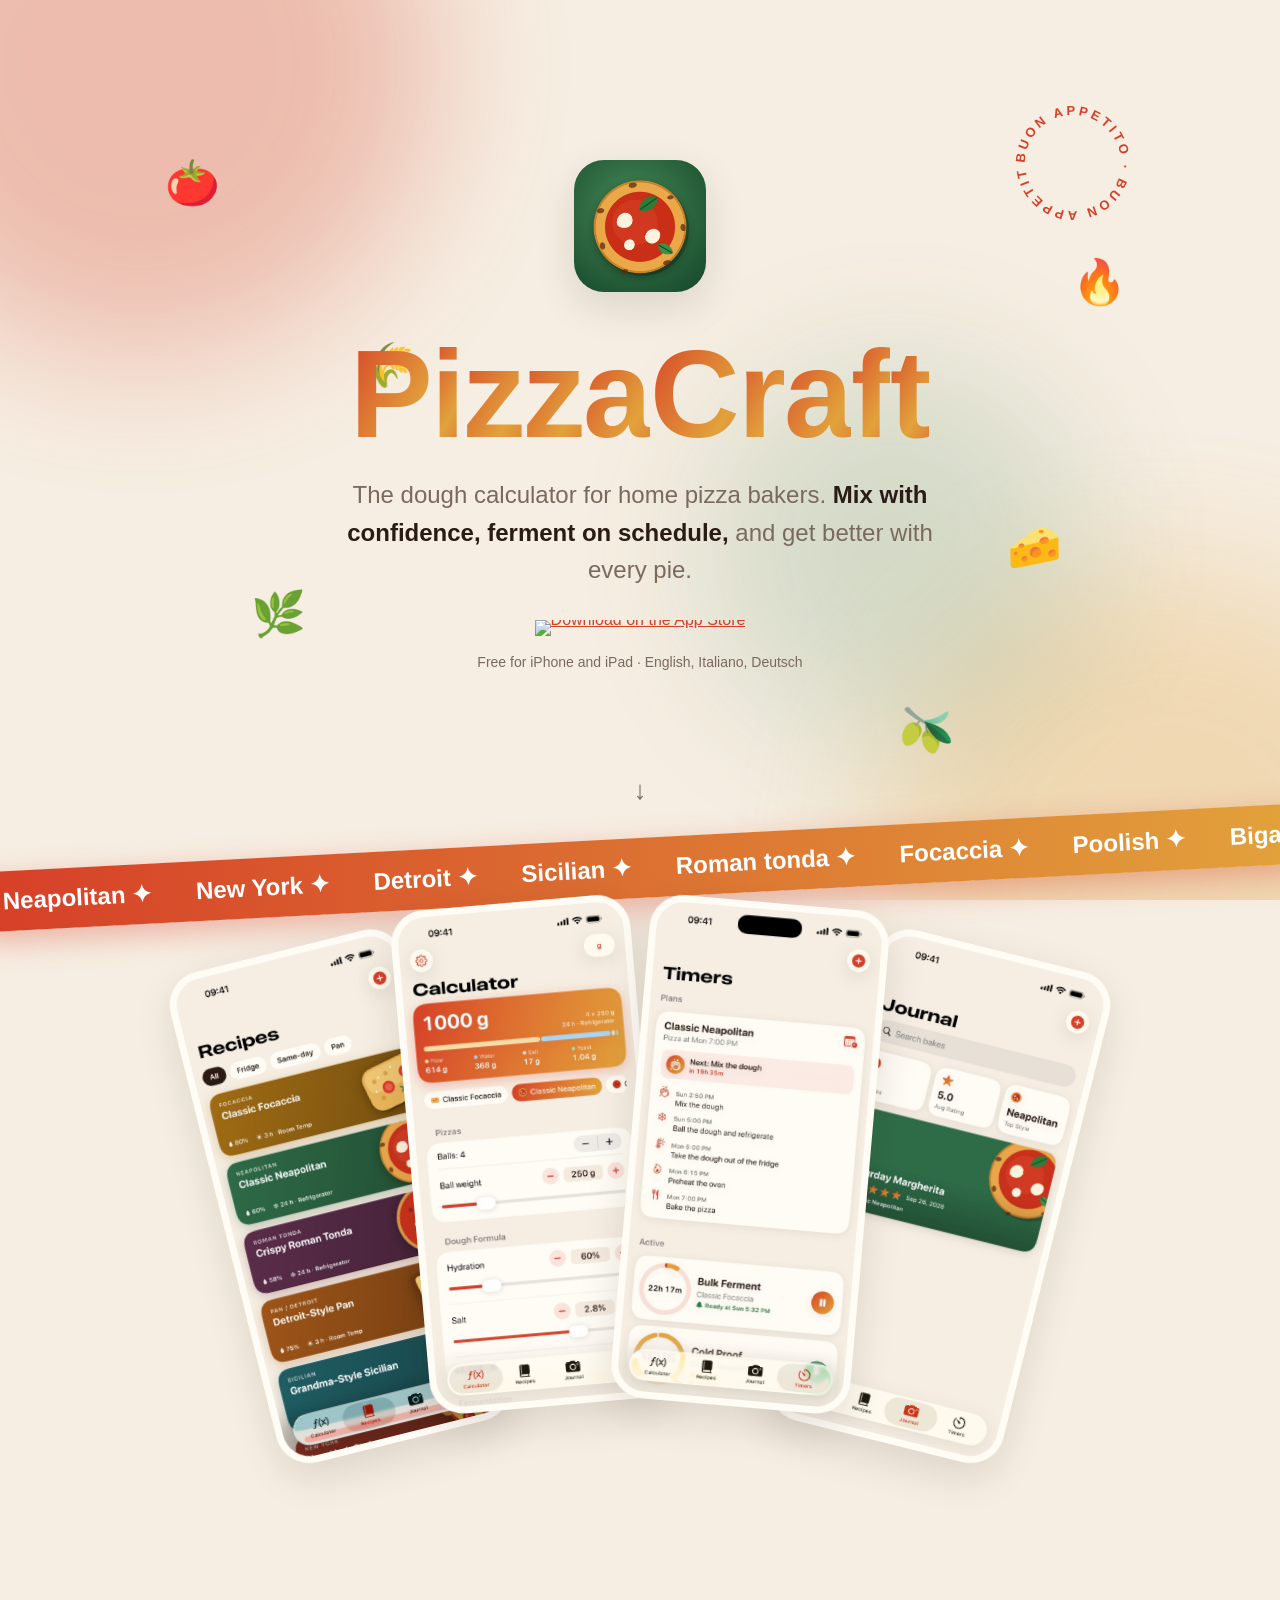
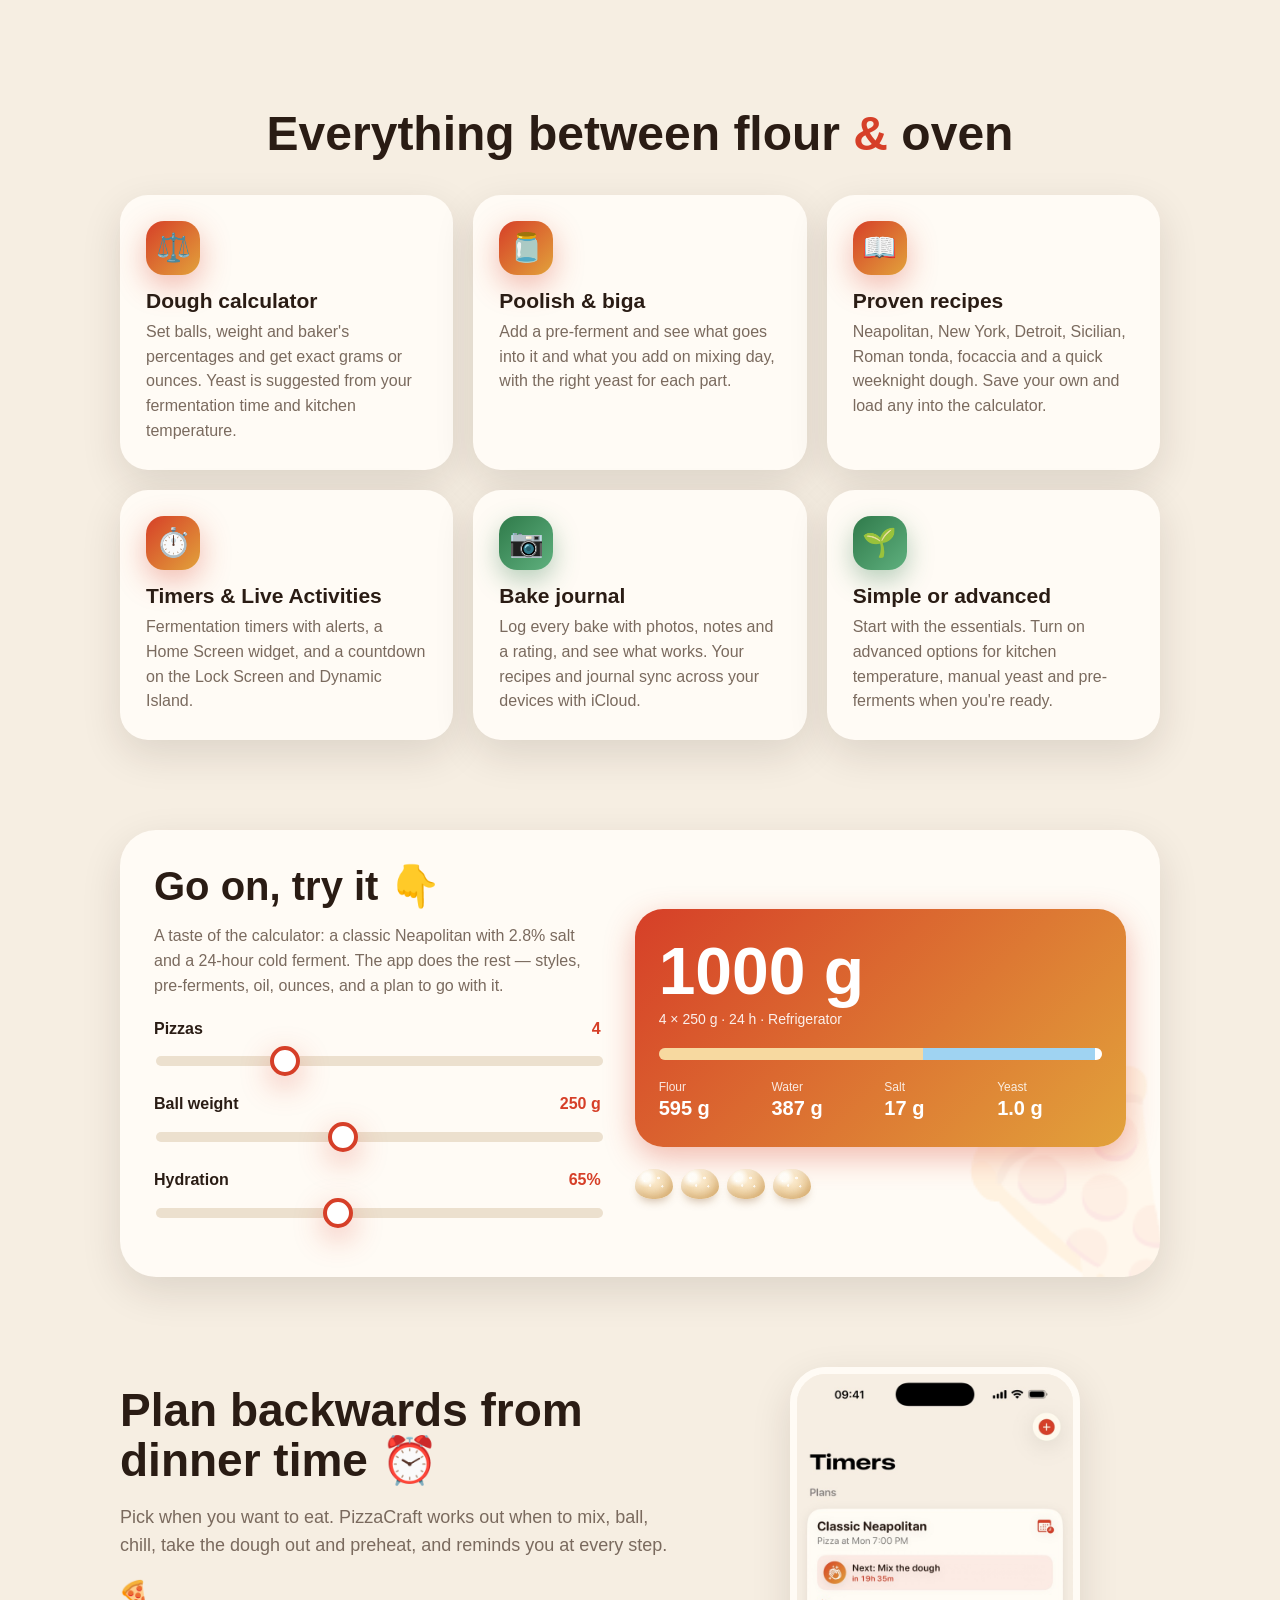
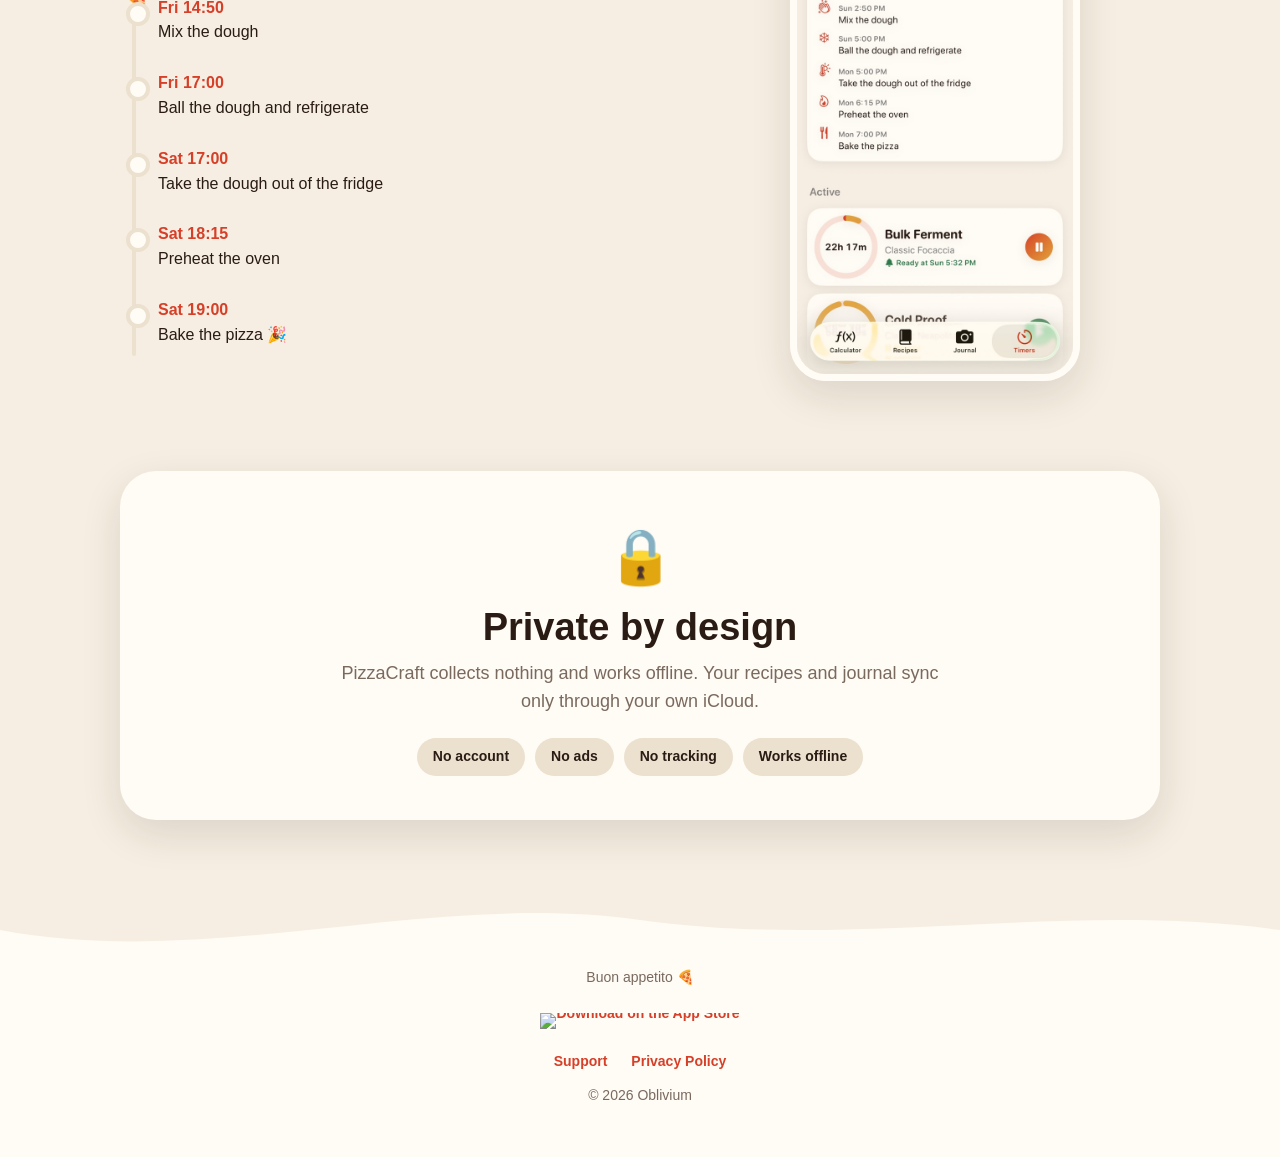
==== index.html @ 87661cd1 "PizzaCraft website: home, support and privacy pages Static site for GitHub Pages: animated home page" ====
<!DOCTYPE html>
<html lang="en">
<head>
<meta charset="UTF-8">
<meta name="viewport" content="width=device-width, initial-scale=1.0">
<title>PizzaCraft — Dough Calculator for Home Pizza Bakers</title>
<meta name="description" content="Dough calculator, recipes, bake plans and fermentation timers for home pizza bakers. Baker's percentages, poolish and biga, and a plan that works back from dinner time.">
<meta property="og:title" content="PizzaCraft">
<meta property="og:description" content="Dough calculator, recipes, bake plans and fermentation timers for home pizza bakers.">
<meta property="og:image" content="assets/icon-512.png">
<meta name="theme-color" content="#F6EEE2" media="(prefers-color-scheme: light)">
<meta name="theme-color" content="#15110F" media="(prefers-color-scheme: dark)">
<link rel="icon" href="assets/apple-touch-icon.png">
<link rel="apple-touch-icon" href="assets/apple-touch-icon.png">
<style>
  /* Same palette as the app (PizzaTheme.swift). */
  :root {
    --bg: #F6EEE2;
    --card: #FFFBF5;
    --surface: #ECE0CE;
    --text: #2A1C14;
    --muted: #7A6A5E;
    --tomato: #D63F28;
    --gold: #E2A23B;
    --basil: #2F7A4A;
    --mozz: #FFF6E6;
    --shadow: 0 14px 40px rgba(42, 28, 20, 0.12);
    --glow: 0 10px 30px rgba(214, 63, 40, 0.35);
  }
  @media (prefers-color-scheme: dark) {
    :root {
      --bg: #15110F;
      --card: #231C19;
      --surface: #30271F;
      --text: #F6ECDF;
      --muted: #B3A497;
      --tomato: #FF7652;
      --gold: #F0BE5E;
      --basil: #6CC08A;
      --mozz: #3A2E26;
      --shadow: 0 14px 40px rgba(0, 0, 0, 0.45);
      --glow: 0 10px 34px rgba(255, 118, 82, 0.35);
    }
  }

  * { box-sizing: border-box; }
  html { -webkit-text-size-adjust: 100%; scroll-behavior: smooth; }
  body {
    margin: 0; background: var(--bg); color: var(--text); overflow-x: hidden;
    font-family: -apple-system, BlinkMacSystemFont, "Segoe UI", Roboto, sans-serif; line-height: 1.55;
  }
  h1, h2, h3, .display { font-family: ui-rounded, -apple-system, "SF Pro Rounded", "Segoe UI", sans-serif; line-height: 1.1; margin: 0; }
  a { color: var(--tomato); }
  .wrap { max-width: 1080px; margin: 0 auto; padding: 0 20px; position: relative; }

  /* ---------- Wandering background blobs ---------- */
  .blobs { position: fixed; inset: 0; z-index: -1; overflow: hidden; pointer-events: none; }
  .blob { position: absolute; width: 46vmax; height: 46vmax; border-radius: 50%; filter: blur(70px); opacity: .28; }
  .blob.a { background: var(--tomato); top: -18vmax; left: -12vmax; animation: wander 26s ease-in-out infinite alternate; }
  .blob.b { background: var(--gold); bottom: -20vmax; right: -14vmax; animation: wander 32s ease-in-out infinite alternate-reverse; }
  .blob.c { background: var(--basil); top: 40%; left: 55%; width: 30vmax; height: 30vmax; opacity: .16; animation: wander 38s ease-in-out infinite alternate; }
  @keyframes wander {
    0% { transform: translate(0, 0) scale(1); }
    50% { transform: translate(8vmax, 6vmax) scale(1.15); }
    100% { transform: translate(-6vmax, 10vmax) scale(.9); }
  }

  /* ---------- Hero ---------- */
  .hero { min-height: 92vh; display: grid; place-items: center; text-align: center; padding: 60px 0 40px; position: relative; }
  .floaters { position: absolute; inset: 0; pointer-events: none; }
  .floaters span { position: absolute; font-size: clamp(26px, 4vw, 44px); animation: drift var(--d, 9s) ease-in-out infinite; animation-delay: var(--delay, 0s); opacity: .9; }
  @keyframes drift {
    0%, 100% { transform: translateY(0) rotate(var(--r0, -8deg)); }
    50% { transform: translateY(-26px) rotate(var(--r1, 12deg)); }
  }
  .icon-wrap { position: relative; display: inline-block; }
  .hero .icon { width: 132px; height: 132px; border-radius: 30px; box-shadow: var(--shadow);
                animation: popIn .9s cubic-bezier(.2, 1.6, .4, 1) both, bob 5s ease-in-out 1s infinite; }
  @keyframes popIn { from { transform: scale(.2) rotate(-200deg); opacity: 0; } to { transform: scale(1) rotate(0); opacity: 1; } }
  @keyframes bob { 0%, 100% { transform: translateY(0) rotate(0); } 50% { transform: translateY(-10px) rotate(4deg); } }
  .steam { position: absolute; left: 50%; top: -34px; width: 60px; height: 40px; transform: translateX(-50%); }
  .steam path { fill: none; stroke: var(--muted); stroke-width: 3; stroke-linecap: round; opacity: 0; animation: steam 3s ease-in-out infinite; }
  .steam path:nth-child(2) { animation-delay: 1s; }
  .steam path:nth-child(3) { animation-delay: 2s; }
  @keyframes steam { 0% { opacity: 0; transform: translateY(10px); } 40% { opacity: .7; } 100% { opacity: 0; transform: translateY(-16px); } }

  .title { font-size: clamp(54px, 11vw, 124px); letter-spacing: -2px; margin-top: 26px; font-weight: 900; }
  .title span { display: inline-block; background: linear-gradient(120deg, var(--tomato), var(--gold), var(--tomato));
                background-size: 200% auto; -webkit-background-clip: text; background-clip: text; color: transparent;
                animation: letterIn .6s cubic-bezier(.2, 1.5, .4, 1) both, shimmer 6s linear infinite; animation-delay: calc(var(--i) * 60ms + .3s), 0s; }
  .title span:hover { animation: wobble .6s ease; }
  @keyframes letterIn { from { transform: translateY(60px) rotate(12deg); opacity: 0; } to { transform: none; opacity: 1; } }
  @keyframes shimmer { to { background-position: 200% center; } }
  @keyframes wobble { 0%, 100% { transform: rotate(0) scale(1); } 30% { transform: rotate(-10deg) scale(1.15); } 60% { transform: rotate(8deg) scale(.95); } }
  .tagline { font-size: clamp(18px, 2.6vw, 24px); color: var(--muted); margin: 14px auto 0; max-width: 620px;
             animation: fadeUp .8s ease both .9s; }
  .tagline b { color: var(--text); }
  @keyframes fadeUp { from { opacity: 0; transform: translateY(20px); } to { opacity: 1; transform: none; } }

  /* Apple's badge: shown as supplied, with clear space around it and no effects. */
  .store-badge { display: inline-block; margin-top: 32px; line-height: 0; }
  .store-badge img { height: 56px; width: auto; }
  footer .store-badge { margin: 0 0 22px; }
  footer .store-badge img { height: 48px; }
  .meta { margin-top: 16px; font-size: 14px; color: var(--muted); animation: fadeUp .8s ease both 1.3s; }

  .sticker { position: absolute; right: 4%; top: 12%; width: 128px; height: 128px; animation: spin 16s linear infinite; }
  .sticker text { font: 700 13px ui-rounded, -apple-system, sans-serif; letter-spacing: 3px; fill: var(--tomato); }
  .sticker .center { position: absolute; inset: 0; display: grid; place-items: center; font-size: 38px; animation: spin 16s linear infinite reverse; }
  .scroll-hint { position: absolute; bottom: 18px; left: 50%; transform: translateX(-50%); font-size: 26px; animation: nudge 1.8s ease-in-out infinite; color: var(--muted); }
  @keyframes nudge { 0%, 100% { transform: translate(-50%, 0); } 50% { transform: translate(-50%, 10px); } }

  /* ---------- Ribbon ---------- */
  .ribbon { transform: rotate(-3deg); margin: 10px -20px 70px; background: linear-gradient(90deg, var(--tomato), var(--gold));
            color: #fff; padding: 16px 0; overflow: hidden; box-shadow: var(--glow); }
  .ribbon .track { display: flex; width: max-content; animation: marquee 28s linear infinite; }
  .ribbon span { font: 800 24px ui-rounded, -apple-system, sans-serif; padding: 0 22px; white-space: nowrap; }
  @keyframes marquee { to { transform: translateX(-50%); } }

  /* ---------- Phone fan ---------- */
  .fan { position: relative; height: 700px; margin: 0 auto 40px; max-width: 900px; }
  .phone { position: absolute; left: 50%; top: 20px; width: 240px; border-radius: 34px; border: 7px solid var(--card);
           background: var(--card); box-shadow: var(--shadow); transition: transform .6s cubic-bezier(.2, 1.3, .4, 1); will-change: transform; }
  .phone img { display: block; width: 100%; border-radius: 27px; }
  .phone:nth-child(1) { transform: translateX(calc(-50% - 300px)) translateY(60px) rotate(-14deg); z-index: 1; }
  .phone:nth-child(2) { transform: translateX(calc(-50% - 110px)) translateY(18px) rotate(-5deg); z-index: 2; }
  .phone:nth-child(3) { transform: translateX(calc(-50% + 110px)) translateY(18px) rotate(5deg); z-index: 2; }
  .phone:nth-child(4) { transform: translateX(calc(-50% + 300px)) translateY(60px) rotate(14deg); z-index: 1; }
  .fan:hover .phone:nth-child(1) { transform: translateX(calc(-50% - 360px)) translateY(40px) rotate(-18deg); }
  .fan:hover .phone:nth-child(2) { transform: translateX(calc(-50% - 125px)) translateY(-6px) rotate(-6deg); }
  .fan:hover .phone:nth-child(3) { transform: translateX(calc(-50% + 125px)) translateY(-6px) rotate(6deg); }
  .fan:hover .phone:nth-child(4) { transform: translateX(calc(-50% + 360px)) translateY(40px) rotate(18deg); }
  .fan .phone:hover { z-index: 5; }
  .fan .parallax { position: absolute; inset: 0; will-change: transform; }

  /* ---------- Sections ---------- */
  .section-title { text-align: center; font-size: clamp(30px, 5vw, 48px); font-weight: 900; margin: 30px 0 34px; }
  .section-title em { font-style: normal; color: var(--tomato); display: inline-block; animation: wobble 2.4s ease-in-out infinite; }
  .grid { display: grid; grid-template-columns: repeat(auto-fit, minmax(min(290px, 100%), 1fr)); gap: 20px; }
  .card { background: var(--card); border-radius: 28px; padding: 26px; box-shadow: var(--shadow); position: relative;
          transition: transform .35s cubic-bezier(.2, 1.4, .4, 1), box-shadow .35s; transform-style: preserve-3d; }
  .card:hover { box-shadow: 0 22px 50px rgba(214, 63, 40, 0.20); }
  .card h3 { font-size: 21px; margin: 14px 0 8px; }
  .card p { margin: 0; color: var(--muted); }
  .badge { width: 54px; height: 54px; border-radius: 18px; display: grid; place-items: center; font-size: 28px;
           background: linear-gradient(135deg, var(--tomato), var(--gold)); box-shadow: var(--glow); transition: transform .4s cubic-bezier(.2, 1.8, .4, 1); }
  .badge.basil { background: linear-gradient(135deg, var(--basil), #5FB07E); box-shadow: 0 10px 26px rgba(47, 122, 74, .35); }
  .card:hover .badge { transform: rotate(-12deg) scale(1.15); }

  /* Scroll reveal */
  .reveal { opacity: 0; transform: translateY(40px) scale(.97); transition: opacity .7s ease, transform .7s cubic-bezier(.2, 1.2, .4, 1); transition-delay: var(--delay, 0s); }
  .reveal.in { opacity: 1; transform: none; }

  /* ---------- Try it: mini calculator ---------- */
  .tryit { margin: 90px 0; background: var(--card); border-radius: 36px; padding: 34px; box-shadow: var(--shadow);
           display: grid; grid-template-columns: 1fr 1.1fr; gap: 34px; align-items: center; position: relative; overflow: hidden; }
  .tryit::after { content: "🍕"; position: absolute; font-size: 220px; right: -50px; bottom: -80px; opacity: .08; animation: spin 30s linear infinite; }
  .tryit h2 { font-size: clamp(28px, 4vw, 40px); font-weight: 900; }
  .tryit p { color: var(--muted); }
  .control { margin: 18px 0; }
  .control label { display: flex; justify-content: space-between; font-weight: 600; margin-bottom: 8px; }
  .control output { color: var(--tomato); font-variant-numeric: tabular-nums; }
  input[type=range] { -webkit-appearance: none; appearance: none; width: 100%; height: 10px; border-radius: 99px; background: var(--surface); outline: none; }
  input[type=range]::-webkit-slider-thumb { -webkit-appearance: none; width: 30px; height: 30px; border-radius: 50%; background: #fff;
    border: 4px solid var(--tomato); box-shadow: var(--glow); cursor: grab; transition: transform .2s; }
  input[type=range]:active::-webkit-slider-thumb { transform: scale(1.25); cursor: grabbing; }
  input[type=range]::-moz-range-thumb { width: 24px; height: 24px; border-radius: 50%; background: #fff; border: 4px solid var(--tomato); cursor: grab; }
  .hero-card { border-radius: 28px; padding: 24px; color: #fff; background: linear-gradient(135deg, var(--tomato), var(--gold)); box-shadow: var(--glow); position: relative; z-index: 1; }
  .hero-card .total { font: 900 clamp(46px, 7vw, 66px) ui-rounded, -apple-system, sans-serif; font-variant-numeric: tabular-nums; }
  .hero-card .sub { opacity: .9; font-size: 14px; }
  .bar { display: flex; height: 12px; border-radius: 99px; overflow: hidden; margin: 18px 0; background: rgba(255,255,255,.25); }
  .bar div { transition: flex-grow .5s cubic-bezier(.2, 1.3, .4, 1); }
  .ingredients { display: grid; grid-template-columns: repeat(4, 1fr); gap: 8px; }
  .ingredients small { display: block; opacity: .85; font-size: 12px; }
  .ingredients b { font: 800 20px ui-rounded, -apple-system, sans-serif; font-variant-numeric: tabular-nums; }
  .balls { display: flex; flex-wrap: wrap; gap: 8px; margin-top: 18px; min-height: 34px; align-items: flex-end; position: relative; z-index: 1; }
  /* Dough balls: warm cream with golden shading, a dusting of flour, and a gentle proof. */
  .ball { width: 38px; height: 30px; border-radius: 50% 50% 46% 46% / 58% 58% 42% 42%; position: relative;
          background:
            radial-gradient(circle at 30% 28%, rgba(255, 253, 247, .95) 0 12%, transparent 30%),
            radial-gradient(ellipse at 50% 38%, #FBEBCF 0%, #F3D9AE 55%, #E2B878 100%);
          box-shadow: inset -4px -5px 8px rgba(176, 118, 48, .30), inset 3px 3px 6px rgba(255, 255, 255, .55),
                      0 6px 10px -4px rgba(120, 72, 20, .35);
          animation: plop .5s cubic-bezier(.2, 1.8, .4, 1) both, proof 3.2s ease-in-out infinite; }
  /* Flour specks. */
  .ball::after { content: ""; position: absolute; inset: 0; border-radius: inherit; opacity: .8;
          background:
            radial-gradient(circle at 62% 30%, #fff 0 1.2px, transparent 1.6px),
            radial-gradient(circle at 40% 55%, #fff 0 1px, transparent 1.4px),
            radial-gradient(circle at 72% 58%, #fff 0 .9px, transparent 1.3px),
            radial-gradient(circle at 25% 40%, #fff 0 .8px, transparent 1.2px); }
  @keyframes plop { from { transform: scale(0) translateY(-30px); } 60% { transform: scale(1.15, .85); } to { transform: none; } }
  @keyframes proof { 0%, 100% { transform: scale(1, 1); } 50% { transform: scale(1.06, 1.1) translateY(-1px); } }

  /* ---------- Timeline ---------- */
  .plan { display: grid; grid-template-columns: 1.1fr .9fr; gap: 40px; align-items: center; margin: 90px 0; }
  .plan h2 { font-size: clamp(30px, 4.6vw, 46px); font-weight: 900; }
  .plan > div > p { color: var(--muted); font-size: 18px; }
  .timeline { position: relative; list-style: none; margin: 26px 0 0; padding: 0 0 0 38px; }
  .timeline .rail { position: absolute; left: 12px; top: 8px; bottom: 8px; width: 4px; border-radius: 4px; background: var(--surface); }
  .timeline .rail i { position: absolute; left: 0; top: 0; width: 100%; height: var(--p, 0%); border-radius: 4px; background: linear-gradient(var(--tomato), var(--gold)); }
  .timeline .rail b { position: absolute; left: 50%; top: var(--p, 0%); transform: translate(-50%, -50%); font-size: 26px; transition: top .1s linear; }
  .timeline li { position: relative; padding: 10px 0 16px; }
  .timeline li::before { content: ""; position: absolute; left: -32px; top: 16px; width: 16px; height: 16px; border-radius: 50%;
                         background: var(--card); border: 4px solid var(--surface); transition: border-color .3s, transform .3s; }
  .timeline li.done::before { border-color: var(--tomato); transform: scale(1.2); }
  .timeline time { display: block; font-weight: 800; color: var(--tomato); font-variant-numeric: tabular-nums; }
  .plan .phone-solo { width: 100%; max-width: 290px; justify-self: center; border-radius: 36px; border: 7px solid var(--card); box-shadow: var(--shadow); animation: bob 6s ease-in-out infinite; }

  /* ---------- Privacy ---------- */
  .privacy { text-align: center; background: var(--card); border-radius: 36px; padding: 44px 26px; margin: 40px 0 70px; box-shadow: var(--shadow); }
  .privacy .lock { font-size: 54px; display: inline-block; animation: wobble 3s ease-in-out infinite; }
  .privacy h2 { font-size: clamp(28px, 4vw, 38px); font-weight: 900; margin-top: 8px; }
  .privacy p { color: var(--muted); max-width: 620px; margin: 12px auto 0; font-size: 18px; }
  .chips { display: flex; flex-wrap: wrap; justify-content: center; gap: 10px; margin-top: 22px; }
  .chips span { padding: 8px 16px; border-radius: 99px; background: var(--surface); font-weight: 600; font-size: 14px; }

  /* ---------- Footer ---------- */
  .wave { display: block; width: 100%; height: 70px; }
  .wave path { fill: var(--card); }
  footer { background: var(--card); padding: 10px 0 50px; text-align: center; color: var(--muted); font-size: 14px; }
  footer nav { display: flex; gap: 24px; justify-content: center; margin-bottom: 12px; }
  footer a { text-decoration: none; font-weight: 700; }
  footer .again { margin-bottom: 18px; }

  /* ---------- Small screens ---------- */
  @media (max-width: 800px) {
    .sticker { width: 92px; height: 92px; right: 2%; top: 4%; }
    .sticker text { font-size: 11px; }
    .fan { height: 520px; }
    .phone { width: 170px; border-radius: 26px; border-width: 5px; }
    .phone img { border-radius: 21px; }
    .phone:nth-child(1), .fan:hover .phone:nth-child(1) { transform: translateX(calc(-50% - 150px)) translateY(70px) rotate(-14deg); }
    .phone:nth-child(2), .fan:hover .phone:nth-child(2) { transform: translateX(calc(-50% - 55px)) translateY(20px) rotate(-5deg); }
    .phone:nth-child(3), .fan:hover .phone:nth-child(3) { transform: translateX(calc(-50% + 55px)) translateY(20px) rotate(5deg); }
    .phone:nth-child(4), .fan:hover .phone:nth-child(4) { transform: translateX(calc(-50% + 150px)) translateY(70px) rotate(14deg); }
    .tryit, .plan { grid-template-columns: 1fr; }
    .tryit { padding: 24px; }
    .ingredients b { font-size: 17px; }
    .plan .phone-solo { order: -1; max-width: 220px; }
  }

  @media (max-width: 420px) {
    .card { padding: 22px; }
    .sticker { width: 76px; height: 76px; }
  }

  /* Respect people who asked for less motion. */
  @media (prefers-reduced-motion: reduce) {
    *, *::before, *::after { animation: none !important; transition: none !important; }
    .reveal { opacity: 1; transform: none; }
    .title span { opacity: 1; }
  }
</style>
</head>
<body>

<div class="blobs" aria-hidden="true"><div class="blob a"></div><div class="blob b"></div><div class="blob c"></div></div>

<header class="hero wrap">
  <div class="floaters" aria-hidden="true">
    <span style="left:6%;top:18%;--d:8s">🍅</span>
    <span style="left:14%;top:70%;--d:11s;--delay:-3s">🌿</span>
    <span style="left:84%;top:62%;--d:9s;--delay:-5s">🧀</span>
    <span style="left:74%;top:84%;--d:12s;--delay:-2s">🫒</span>
    <span style="left:24%;top:40%;--d:10s;--delay:-6s;--r0:10deg;--r1:-14deg">🌾</span>
    <span style="left:90%;top:30%;--d:13s;--delay:-1s">🔥</span>
  </div>

  <svg class="sticker" viewBox="0 0 128 128" aria-hidden="true">
    <defs><path id="circle" d="M64,64 m-48,0 a48,48 0 1,1 96,0 a48,48 0 1,1 -96,0"/></defs>
    <text><textPath href="#circle">BUON APPETITO · BUON APPETITO ·</textPath></text>
  </svg>

  <div>
    <div class="icon-wrap">
      <svg class="steam" viewBox="0 0 60 40" aria-hidden="true">
        <path d="M14 38 C 8 28, 20 22, 14 10"/><path d="M30 38 C 24 28, 36 22, 30 6"/><path d="M46 38 C 40 28, 52 22, 46 10"/>
      </svg>
      <img class="icon" src="assets/icon-512.png" alt="PizzaCraft app icon">
    </div>
    <h1 class="title" aria-label="PizzaCraft"></h1>
    <p class="tagline">The dough calculator for home pizza bakers. <b>Mix with confidence, ferment on schedule,</b> and get better with every pie.</p>
    <!-- Official Apple badge, served by Apple. Apple's guidelines: don't alter, animate or rotate it. -->
    <a class="store-badge" href="https://apps.apple.com/app/pizzacraft-dough-calculator/id6786406775" aria-label="Download PizzaCraft on the App Store">
      <picture>
        <source media="(prefers-color-scheme: dark)" srcset="https://toolbox.marketingtools.apple.com/api/v2/badges/download-on-the-app-store/white/en-us">
        <img src="https://toolbox.marketingtools.apple.com/api/v2/badges/download-on-the-app-store/black/en-us" alt="Download on the App Store" width="168" height="56">
      </picture>
    </a>
    <p class="meta">Free for iPhone and iPad · English, Italiano, Deutsch</p>
  </div>
  <div class="scroll-hint" aria-hidden="true">↓</div>
</header>

<div class="ribbon" aria-hidden="true">
  <div class="track">
    <span>Neapolitan ✦</span><span>New York ✦</span><span>Detroit ✦</span><span>Sicilian ✦</span><span>Roman tonda ✦</span><span>Focaccia ✦</span><span>Poolish ✦</span><span>Biga ✦</span>
    <span>Neapolitan ✦</span><span>New York ✦</span><span>Detroit ✦</span><span>Sicilian ✦</span><span>Roman tonda ✦</span><span>Focaccia ✦</span><span>Poolish ✦</span><span>Biga ✦</span>
  </div>
</div>

<div class="wrap">
  <div class="fan reveal" aria-label="Screenshots">
    <div class="parallax">
      <div class="phone"><img src="assets/2-recipes.jpg" alt="Recipe library with illustrated pizza styles"></div>
      <div class="phone"><img src="assets/1-calculator.jpg" alt="Dough calculator with total weight and ingredient breakdown"></div>
      <div class="phone"><img src="assets/5-timers.jpg" alt="Bake plan with the next step and fermentation timers"></div>
      <div class="phone"><img src="assets/4-journal.jpg" alt="Bake journal with photos and ratings"></div>
    </div>
  </div>
</div>

<main class="wrap">
  <h2 class="section-title reveal">Everything between flour <em>&amp;</em> oven</h2>
  <div class="grid">
    <div class="card tilt reveal" style="--delay:0s">
      <div class="badge" aria-hidden="true">⚖️</div>
      <h3>Dough calculator</h3>
      <p>Set balls, weight and baker's percentages and get exact grams or ounces. Yeast is suggested from your fermentation time and kitchen temperature.</p>
    </div>
    <div class="card tilt reveal" style="--delay:.08s">
      <div class="badge" aria-hidden="true">🫙</div>
      <h3>Poolish &amp; biga</h3>
      <p>Add a pre-ferment and see what goes into it and what you add on mixing day, with the right yeast for each part.</p>
    </div>
    <div class="card tilt reveal" style="--delay:.16s">
      <div class="badge" aria-hidden="true">📖</div>
      <h3>Proven recipes</h3>
      <p>Neapolitan, New York, Detroit, Sicilian, Roman tonda, focaccia and a quick weeknight dough. Save your own and load any into the calculator.</p>
    </div>
    <div class="card tilt reveal" style="--delay:0s">
      <div class="badge" aria-hidden="true">⏱️</div>
      <h3>Timers &amp; Live Activities</h3>
      <p>Fermentation timers with alerts, a Home Screen widget, and a countdown on the Lock Screen and Dynamic Island.</p>
    </div>
    <div class="card tilt reveal" style="--delay:.08s">
      <div class="badge basil" aria-hidden="true">📷</div>
      <h3>Bake journal</h3>
      <p>Log every bake with photos, notes and a rating, and see what works. Your recipes and journal sync across your devices with iCloud.</p>
    </div>
    <div class="card tilt reveal" style="--delay:.16s">
      <div class="badge basil" aria-hidden="true">🌱</div>
      <h3>Simple or advanced</h3>
      <p>Start with the essentials. Turn on advanced options for kitchen temperature, manual yeast and pre-ferments when you're ready.</p>
    </div>
  </div>

  <section class="tryit reveal" aria-labelledby="tryit-title">
    <div>
      <h2 id="tryit-title">Go on, try it 👇</h2>
      <p>A taste of the calculator: a classic Neapolitan with 2.8% salt and a 24-hour cold ferment. The app does the rest — styles, pre-ferments, oil, ounces, and a plan to go with it.</p>
      <div class="control">
        <label for="balls">Pizzas <output id="ballsOut">4</output></label>
        <input id="balls" type="range" min="1" max="12" value="4">
      </div>
      <div class="control">
        <label for="weight">Ball weight <output id="weightOut">250 g</output></label>
        <input id="weight" type="range" min="180" max="350" step="10" value="250">
      </div>
      <div class="control">
        <label for="hydration">Hydration <output id="hydrationOut">65%</output></label>
        <input id="hydration" type="range" min="55" max="80" value="65">
      </div>
    </div>
    <div>
      <div class="hero-card" aria-live="polite">
        <div class="total"><span id="total">1000</span> g</div>
        <div class="sub" id="sub">4 × 250 g · 24 h · Refrigerator</div>
        <div class="bar" aria-hidden="true">
          <div id="barFlour" style="background:#F7D9A0;flex-grow:60"></div>
          <div id="barWater" style="background:#9FD3F2;flex-grow:39"></div>
          <div id="barSalt" style="background:#fff;flex-grow:2"></div>
        </div>
        <div class="ingredients">
          <div><small>Flour</small><b id="flour">595 g</b></div>
          <div><small>Water</small><b id="water">387 g</b></div>
          <div><small>Salt</small><b id="salt">17 g</b></div>
          <div><small>Yeast</small><b id="yeast">1.0 g</b></div>
        </div>
      </div>
      <div class="balls" id="ballRow" aria-hidden="true"></div>
    </div>
  </section>

  <section class="plan">
    <div class="reveal">
      <h2>Plan backwards from dinner time ⏰</h2>
      <p>Pick when you want to eat. PizzaCraft works out when to mix, ball, chill, take the dough out and preheat, and reminds you at every step.</p>
      <ol class="timeline" id="timeline" aria-label="Example plan for pizza on Saturday at 19:00">
        <div class="rail" aria-hidden="true"><i></i><b>🍕</b></div>
        <li><time>Fri 14:50</time>Mix the dough</li>
        <li><time>Fri 17:00</time>Ball the dough and refrigerate</li>
        <li><time>Sat 17:00</time>Take the dough out of the fridge</li>
        <li><time>Sat 18:15</time>Preheat the oven</li>
        <li><time>Sat 19:00</time>Bake the pizza 🎉</li>
      </ol>
    </div>
    <img class="phone-solo reveal" src="assets/5-timers.jpg" alt="A bake plan in PizzaCraft" loading="lazy">
  </section>

  <section class="privacy reveal">
    <div class="lock" aria-hidden="true">🔒</div>
    <h2>Private by design</h2>
    <p>PizzaCraft collects nothing and works offline. Your recipes and journal sync only through your own iCloud.</p>
    <div class="chips"><span>No account</span><span>No ads</span><span>No tracking</span><span>Works offline</span></div>
  </section>
</main>

<svg class="wave" viewBox="0 0 1440 70" preserveAspectRatio="none" aria-hidden="true">
  <path d="M0,40 C240,80 480,0 720,30 C960,60 1200,10 1440,40 L1440,70 L0,70 Z"/>
</svg>
<footer>
  <div class="wrap">
    <p class="again display">Buon appetito 🍕</p>
    <a class="store-badge" href="https://apps.apple.com/app/pizzacraft-dough-calculator/id6786406775" aria-label="Download PizzaCraft on the App Store">
        <picture>
          <source media="(prefers-color-scheme: dark)" srcset="https://toolbox.marketingtools.apple.com/api/v2/badges/download-on-the-app-store/white/en-us">
          <img src="https://toolbox.marketingtools.apple.com/api/v2/badges/download-on-the-app-store/black/en-us" alt="Download on the App Store" width="168" height="56">
        </picture>
      </a>

    <nav>
      <a href="support.html">Support</a>
      <a href="privacy.html">Privacy Policy</a>
    </nav>
    <div>© 2026 Oblivium</div>
  </div>
</footer>

<script>
(() => {
  const reduceMotion = window.matchMedia('(prefers-reduced-motion: reduce)').matches;

  // Title letters, each animated in with a small delay.
  const title = document.querySelector('.title');
  [...'PizzaCraft'].forEach((ch, i) => {
    const span = document.createElement('span');
    span.textContent = ch;
    span.style.setProperty('--i', i);
    span.setAttribute('aria-hidden', 'true');
    title.appendChild(span);
  });

  // Reveal sections as they scroll into view.
  const observer = new IntersectionObserver(entries => {
    entries.forEach(entry => {
      if (entry.isIntersecting) { entry.target.classList.add('in'); observer.unobserve(entry.target); }
    });
  }, { threshold: 0.15 });
  document.querySelectorAll('.reveal').forEach(el => observer.observe(el));

  // Parallax fan and the timeline that fills as you scroll.
  const fan = document.querySelector('.fan .parallax');
  const timeline = document.getElementById('timeline');
  const rail = timeline.querySelector('.rail');
  const steps = [...timeline.querySelectorAll('li')];
  let ticking = false;
  function onScroll() {
    ticking = false;
    const vh = window.innerHeight;
    if (!reduceMotion) {
      // Phones rise into place as they scroll in, then stay put: moving them down
      // would slide them over the heading below.
      const r = fan.parentElement.getBoundingClientRect();
      const offset = Math.min(0, (r.top + r.height / 2 - vh / 2) * -0.12);
      fan.style.transform = `translateY(${offset}px)`;
    }
    const t = timeline.getBoundingClientRect();
    const progress = Math.min(1, Math.max(0, (vh * 0.75 - t.top) / t.height));
    rail.style.setProperty('--p', (progress * 100).toFixed(1) + '%');
    steps.forEach((li, i) => li.classList.toggle('done', progress >= (i + 0.5) / steps.length));
  }
  window.addEventListener('scroll', () => { if (!ticking) { ticking = true; requestAnimationFrame(onScroll); } }, { passive: true });
  onScroll();

  // Cards tilt towards the pointer.
  if (!reduceMotion && window.matchMedia('(hover: hover)').matches) {
    document.querySelectorAll('.tilt').forEach(card => {
      card.addEventListener('pointermove', e => {
        const r = card.getBoundingClientRect();
        const x = (e.clientX - r.left) / r.width - 0.5;
        const y = (e.clientY - r.top) / r.height - 0.5;
        card.style.transform = `perspective(700px) rotateX(${(-y * 10).toFixed(2)}deg) rotateY(${(x * 12).toFixed(2)}deg) translateY(-6px)`;
      });
      card.addEventListener('pointerleave', () => { card.style.transform = ''; });
    });
  }

  // Mini calculator, same baker's-percentage math as the app.
  // Salt 2.8%, instant dry yeast 0.17% (24 h in the fridge at 21 °C).
  const SALT = 2.8, YEAST = 0.17;
  const $ = id => document.getElementById(id);
  const balls = $('balls'), weight = $('weight'), hydration = $('hydration');
  const shown = { total: 1000, flour: 595, water: 387, salt: 17, yeast: 1.0 };

  function animateNumber(el, key, to, decimals, suffix) {
    const from = shown[key];
    shown[key] = to;
    if (reduceMotion) { el.textContent = to.toFixed(decimals) + suffix; return; }
    const start = performance.now();
    const step = now => {
      const k = Math.min(1, (now - start) / 350);
      const eased = 1 - Math.pow(1 - k, 3);
      el.textContent = (from + (to - from) * eased).toFixed(decimals) + suffix;
      if (k < 1) requestAnimationFrame(step);
    };
    requestAnimationFrame(step);
  }

  function renderBalls(n) {
    const row = $('ballRow');
    while (row.children.length < n) {
      const b = document.createElement('div');
      b.className = 'ball';
      // Pop in one after another, then proof out of step with each other.
      b.style.animationDelay = `${(row.children.length % 12) * 40}ms, ${-(row.children.length * 0.7) % 3.2}s`;
      row.appendChild(b);
    }
    while (row.children.length > n) row.lastChild.remove();
  }

  function update() {
    const n = +balls.value, w = +weight.value, h = +hydration.value;
    const total = n * w;
    const flour = total / ((100 + h + SALT + YEAST) / 100);
    $('ballsOut').textContent = n;
    $('weightOut').textContent = w + ' g';
    $('hydrationOut').textContent = h + '%';
    $('sub').textContent = `${n} × ${w} g · 24 h · Refrigerator`;
    animateNumber($('total'), 'total', total, 0, '');
    animateNumber($('flour'), 'flour', flour, 0, ' g');
    animateNumber($('water'), 'water', flour * h / 100, 0, ' g');
    animateNumber($('salt'), 'salt', flour * SALT / 100, 0, ' g');
    animateNumber($('yeast'), 'yeast', flour * YEAST / 100, 1, ' g');
    $('barFlour').style.flexGrow = 100;
    $('barWater').style.flexGrow = h;
    $('barSalt').style.flexGrow = SALT;
    renderBalls(n);
  }
  [balls, weight, hydration].forEach(input => input.addEventListener('input', update));
  update();
})();
</script>
</body>
</html>
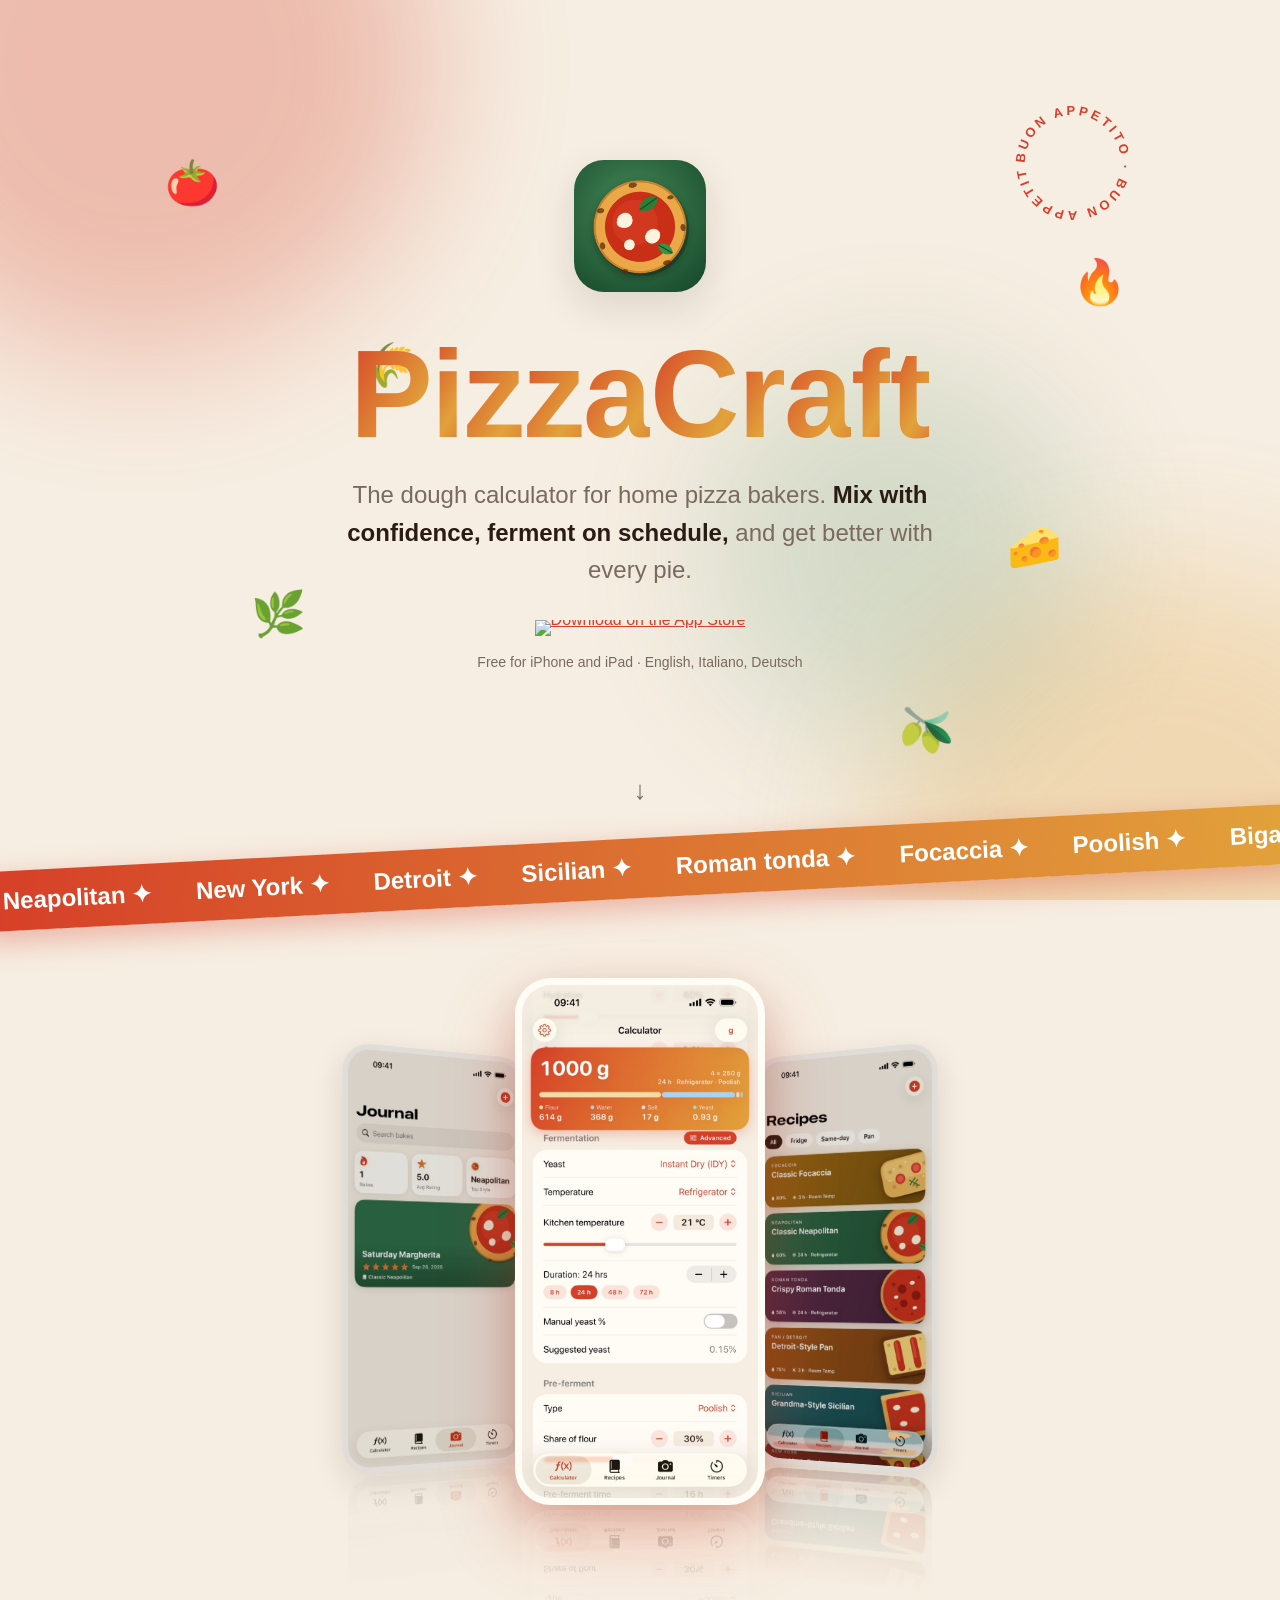
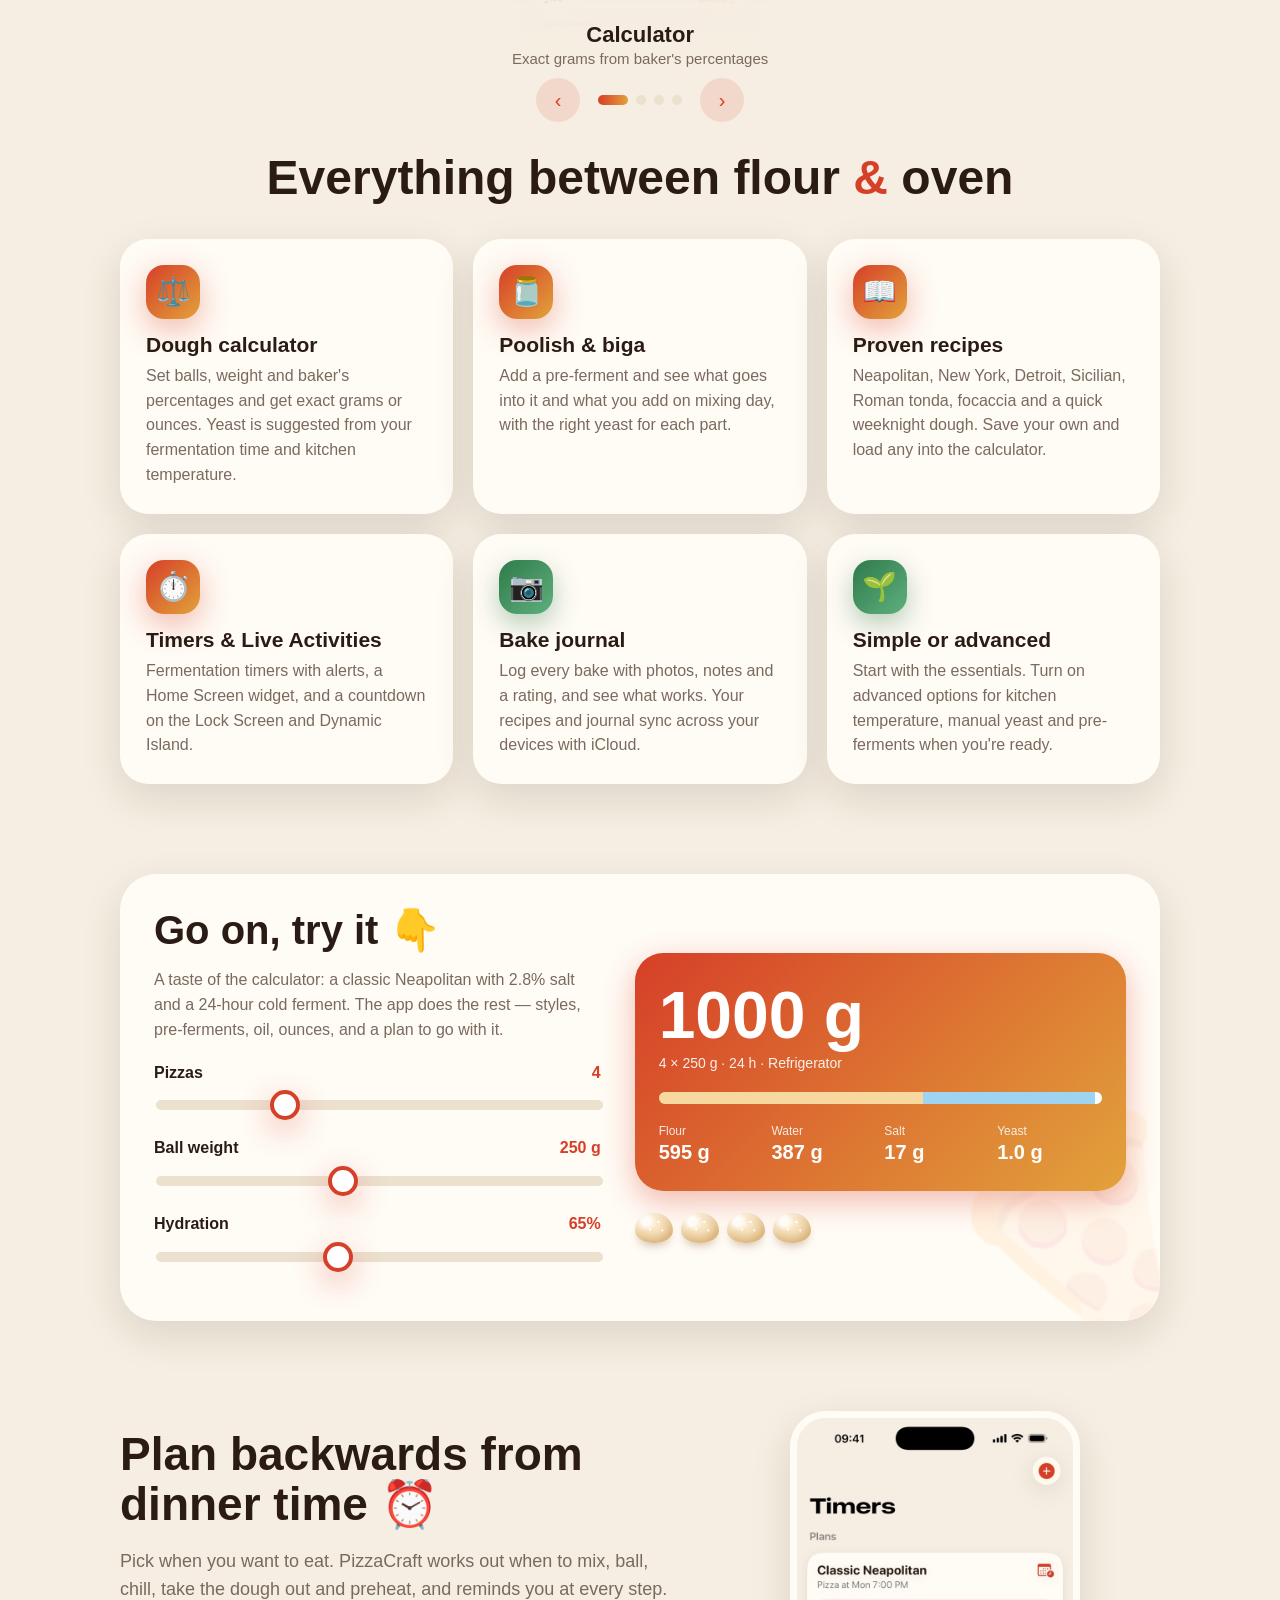
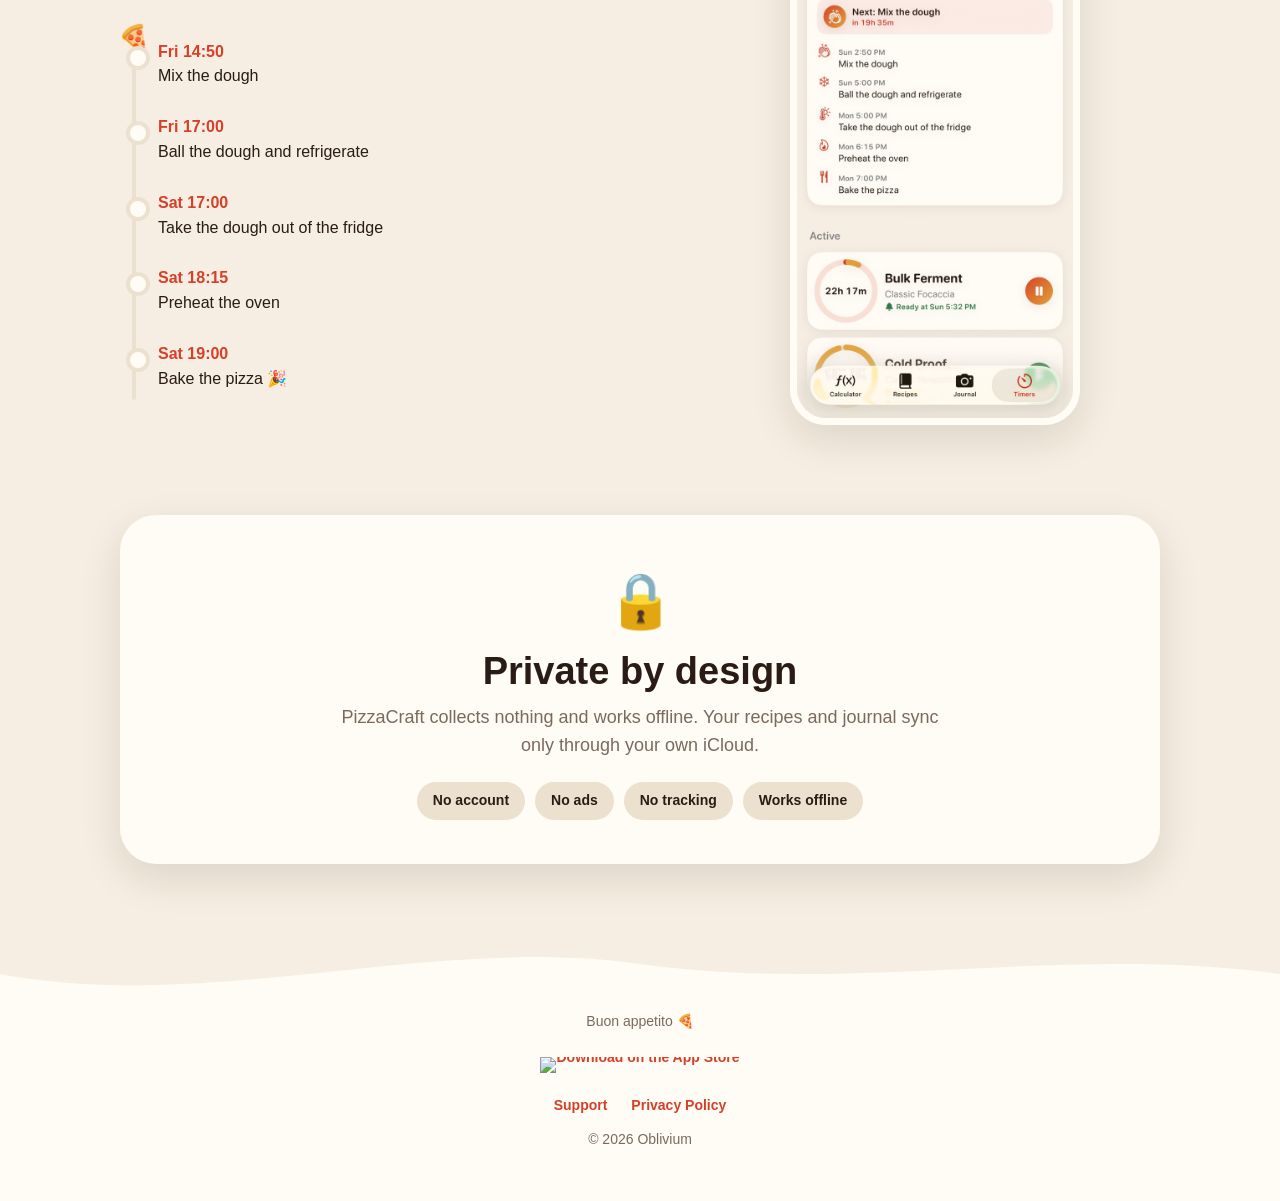
==== commit 7eaf3b26: "Home page: 3D screenshot carousel; fix centring on phones - The four screenshots are now a cover-flo" ====
--- a/index.html
+++ b/index.html
@@ -44,9 +44,9 @@
   }
 
   * { box-sizing: border-box; }
-  html { -webkit-text-size-adjust: 100%; scroll-behavior: smooth; }
+  html { -webkit-text-size-adjust: 100%; scroll-behavior: smooth; overflow-x: hidden; overflow-x: clip; }
   body {
-    margin: 0; background: var(--bg); color: var(--text); overflow-x: hidden;
+    margin: 0; background: var(--bg); color: var(--text); overflow-x: hidden; overflow-x: clip;
     font-family: -apple-system, BlinkMacSystemFont, "Segoe UI", Roboto, sans-serif; line-height: 1.55;
   }
   h1, h2, h3, .display { font-family: ui-rounded, -apple-system, "SF Pro Rounded", "Segoe UI", sans-serif; line-height: 1.1; margin: 0; }
@@ -66,7 +66,8 @@
   }
 
   /* ---------- Hero ---------- */
-  .hero { min-height: 92vh; display: grid; place-items: center; text-align: center; padding: 60px 0 40px; position: relative; }
+  .hero { min-height: 92vh; display: grid; place-items: center; text-align: center; padding: 60px 20px 40px; position: relative; }
+  .hero > div { width: 100%; min-width: 0; }
   .floaters { position: absolute; inset: 0; pointer-events: none; }
   .floaters span { position: absolute; font-size: clamp(26px, 4vw, 44px); animation: drift var(--d, 9s) ease-in-out infinite; animation-delay: var(--delay, 0s); opacity: .9; }
   @keyframes drift {
@@ -117,21 +118,38 @@
   .ribbon span { font: 800 24px ui-rounded, -apple-system, sans-serif; padding: 0 22px; white-space: nowrap; }
   @keyframes marquee { to { transform: translateX(-50%); } }
 
-  /* ---------- Phone fan ---------- */
-  .fan { position: relative; height: 700px; margin: 0 auto 40px; max-width: 900px; }
-  .phone { position: absolute; left: 50%; top: 20px; width: 240px; border-radius: 34px; border: 7px solid var(--card);
-           background: var(--card); box-shadow: var(--shadow); transition: transform .6s cubic-bezier(.2, 1.3, .4, 1); will-change: transform; }
-  .phone img { display: block; width: 100%; border-radius: 27px; }
-  .phone:nth-child(1) { transform: translateX(calc(-50% - 300px)) translateY(60px) rotate(-14deg); z-index: 1; }
-  .phone:nth-child(2) { transform: translateX(calc(-50% - 110px)) translateY(18px) rotate(-5deg); z-index: 2; }
-  .phone:nth-child(3) { transform: translateX(calc(-50% + 110px)) translateY(18px) rotate(5deg); z-index: 2; }
-  .phone:nth-child(4) { transform: translateX(calc(-50% + 300px)) translateY(60px) rotate(14deg); z-index: 1; }
-  .fan:hover .phone:nth-child(1) { transform: translateX(calc(-50% - 360px)) translateY(40px) rotate(-18deg); }
-  .fan:hover .phone:nth-child(2) { transform: translateX(calc(-50% - 125px)) translateY(-6px) rotate(-6deg); }
-  .fan:hover .phone:nth-child(3) { transform: translateX(calc(-50% + 125px)) translateY(-6px) rotate(6deg); }
-  .fan:hover .phone:nth-child(4) { transform: translateX(calc(-50% + 360px)) translateY(40px) rotate(18deg); }
-  .fan .phone:hover { z-index: 5; }
-  .fan .parallax { position: absolute; inset: 0; will-change: transform; }
+  /* ---------- Screenshot carousel (cover flow) ---------- */
+  .showcase { position: relative; margin: 0 auto 30px; }
+  .stage { position: relative; height: 640px; perspective: 1400px; touch-action: pan-y; cursor: grab; user-select: none; -webkit-user-select: none; }
+  .stage.dragging { cursor: grabbing; }
+  .stage .spot { position: absolute; left: 50%; top: 52%; width: 520px; height: 520px; transform: translate(-50%, -50%);
+                 border-radius: 50%; background: radial-gradient(circle, color-mix(in srgb, var(--gold) 55%, transparent), transparent 65%);
+                 filter: blur(30px); opacity: .55; animation: pulse 5s ease-in-out infinite; pointer-events: none; }
+  @keyframes pulse { 0%, 100% { transform: translate(-50%, -50%) scale(.9); } 50% { transform: translate(-50%, -50%) scale(1.08); } }
+  .phone { position: absolute; left: 50%; top: 24px; width: 250px; margin-left: -125px; border-radius: 36px; border: 7px solid var(--card);
+           background: var(--card); box-shadow: var(--shadow); will-change: transform, opacity; transform-style: preserve-3d; }
+  .phone img { display: block; width: 100%; border-radius: 29px; pointer-events: none; -webkit-user-drag: none; }
+  .phone.front { box-shadow: 0 30px 70px rgba(214, 63, 40, .35), var(--shadow); }
+  /* A light sweeping across the front screen. */
+  .phone .shine { position: absolute; inset: 0; border-radius: 29px; overflow: hidden; pointer-events: none; }
+  .phone .shine::after { content: ""; position: absolute; top: -20%; bottom: -20%; width: 45%; left: -60%;
+                         background: linear-gradient(100deg, transparent, rgba(255,255,255,.55), transparent); transform: skewX(-18deg); opacity: 0; }
+  .phone.front .shine::after { animation: sweep 1.3s ease .35s; }
+  @keyframes sweep { from { left: -60%; opacity: 1; } to { left: 130%; opacity: 1; } }
+  .phone .reflect { position: absolute; left: 0; right: 0; top: 100%; height: 40%; margin-top: 12px; border-radius: 29px; opacity: .18;
+                    background-size: 100% auto; background-position: bottom; transform: scaleY(-1);
+                    -webkit-mask-image: linear-gradient(to top, #000, transparent 70%); mask-image: linear-gradient(to top, #000, transparent 70%); pointer-events: none; }
+  .showcase-ui { display: flex; align-items: center; justify-content: center; gap: 18px; margin-top: 8px; }
+  .arrow { width: 44px; height: 44px; border-radius: 50%; border: 0; cursor: pointer; font-size: 20px; color: var(--tomato);
+           background: color-mix(in srgb, var(--tomato) 12%, transparent); transition: transform .25s cubic-bezier(.2, 1.6, .4, 1), background .2s; }
+  .arrow:hover { transform: scale(1.12); background: color-mix(in srgb, var(--tomato) 20%, transparent); }
+  .dots { display: flex; gap: 8px; }
+  .dots button { width: 10px; height: 10px; padding: 0; border: 0; border-radius: 99px; cursor: pointer; background: var(--surface); transition: width .4s cubic-bezier(.2, 1.4, .4, 1), background .3s; }
+  .dots button[aria-current="true"] { width: 30px; background: linear-gradient(90deg, var(--tomato), var(--gold)); }
+  .caption { text-align: center; margin: 14px 0 0; min-height: 30px; font: 800 22px ui-rounded, -apple-system, sans-serif; }
+  .caption span { display: inline-block; animation: captionIn .5s cubic-bezier(.2, 1.4, .4, 1) both; }
+  .caption small { display: block; font: 500 15px -apple-system, sans-serif; color: var(--muted); margin-top: 2px; }
+  @keyframes captionIn { from { opacity: 0; transform: translateY(12px) scale(.96); } to { opacity: 1; transform: none; } }
 
   /* ---------- Sections ---------- */
   .section-title { text-align: center; font-size: clamp(30px, 5vw, 48px); font-weight: 900; margin: 30px 0 34px; }
@@ -227,13 +245,10 @@
   @media (max-width: 800px) {
     .sticker { width: 92px; height: 92px; right: 2%; top: 4%; }
     .sticker text { font-size: 11px; }
-    .fan { height: 520px; }
-    .phone { width: 170px; border-radius: 26px; border-width: 5px; }
-    .phone img { border-radius: 21px; }
-    .phone:nth-child(1), .fan:hover .phone:nth-child(1) { transform: translateX(calc(-50% - 150px)) translateY(70px) rotate(-14deg); }
-    .phone:nth-child(2), .fan:hover .phone:nth-child(2) { transform: translateX(calc(-50% - 55px)) translateY(20px) rotate(-5deg); }
-    .phone:nth-child(3), .fan:hover .phone:nth-child(3) { transform: translateX(calc(-50% + 55px)) translateY(20px) rotate(5deg); }
-    .phone:nth-child(4), .fan:hover .phone:nth-child(4) { transform: translateX(calc(-50% + 150px)) translateY(70px) rotate(14deg); }
+    .stage { height: 500px; perspective: 1000px; }
+    .phone { width: 200px; margin-left: -100px; border-radius: 30px; border-width: 6px; }
+    .phone img, .phone .shine, .phone .reflect { border-radius: 24px; }
+    .stage .spot { width: 360px; height: 360px; }
     .tryit, .plan { grid-template-columns: 1fr; }
     .tryit { padding: 24px; }
     .ingredients b { font-size: 17px; }
@@ -300,16 +315,21 @@
   </div>
 </div>
 
-<div class="wrap">
-  <div class="fan reveal" aria-label="Screenshots">
-    <div class="parallax">
-      <div class="phone"><img src="assets/2-recipes.jpg" alt="Recipe library with illustrated pizza styles"></div>
-      <div class="phone"><img src="assets/1-calculator.jpg" alt="Dough calculator with total weight and ingredient breakdown"></div>
-      <div class="phone"><img src="assets/5-timers.jpg" alt="Bake plan with the next step and fermentation timers"></div>
-      <div class="phone"><img src="assets/4-journal.jpg" alt="Bake journal with photos and ratings"></div>
-    </div>
+<section class="showcase reveal" aria-roledescription="carousel" aria-label="Screenshots">
+  <div class="stage" id="stage">
+    <div class="spot" aria-hidden="true"></div>
+    <div class="phone" data-title="Calculator" data-sub="Exact grams from baker's percentages"><img src="assets/1-calculator.jpg" alt="Dough calculator with the Advanced options, kitchen temperature and a poolish"><div class="shine"></div></div>
+    <div class="phone" data-title="Recipes" data-sub="Seven proven styles, plus your own"><img src="assets/2-recipes.jpg" alt="Recipe library with illustrated pizza styles"><div class="shine"></div></div>
+    <div class="phone" data-title="Bake plans &amp; timers" data-sub="Planned backwards from dinner time"><img src="assets/5-timers.jpg" alt="Bake plan with the next step and fermentation timers"><div class="shine"></div></div>
+    <div class="phone" data-title="Bake journal" data-sub="Photos, ratings and what worked"><img src="assets/4-journal.jpg" alt="Bake journal with photos and ratings"><div class="shine"></div></div>
   </div>
-</div>
+  <p class="caption" id="caption" aria-live="polite"></p>
+  <div class="showcase-ui">
+    <button class="arrow" id="prev" aria-label="Previous screenshot">&#8249;</button>
+    <div class="dots" id="dots"></div>
+    <button class="arrow" id="next" aria-label="Next screenshot">&#8250;</button>
+  </div>
+</section>
 
 <main class="wrap">
   <h2 class="section-title reveal">Everything between flour <em>&amp;</em> oven</h2>
@@ -450,8 +470,7 @@
   }, { threshold: 0.15 });
   document.querySelectorAll('.reveal').forEach(el => observer.observe(el));
 
-  // Parallax fan and the timeline that fills as you scroll.
-  const fan = document.querySelector('.fan .parallax');
+  // The timeline that fills as you scroll.
   const timeline = document.getElementById('timeline');
   const rail = timeline.querySelector('.rail');
   const steps = [...timeline.querySelectorAll('li')];
@@ -459,13 +478,6 @@
   function onScroll() {
     ticking = false;
     const vh = window.innerHeight;
-    if (!reduceMotion) {
-      // Phones rise into place as they scroll in, then stay put: moving them down
-      // would slide them over the heading below.
-      const r = fan.parentElement.getBoundingClientRect();
-      const offset = Math.min(0, (r.top + r.height / 2 - vh / 2) * -0.12);
-      fan.style.transform = `translateY(${offset}px)`;
-    }
     const t = timeline.getBoundingClientRect();
     const progress = Math.min(1, Math.max(0, (vh * 0.75 - t.top) / t.height));
     rail.style.setProperty('--p', (progress * 100).toFixed(1) + '%');
@@ -473,6 +485,118 @@
   }
   window.addEventListener('scroll', () => { if (!ticking) { ticking = true; requestAnimationFrame(onScroll); } }, { passive: true });
   onScroll();
+
+  // Screenshot carousel: cover flow with the front phone facing you and the others
+  // turned away in depth. A continuous position animates towards the target, so
+  // auto-play, arrows, dots, taps and drags all share one smooth motion.
+  (() => {
+    const stage = document.getElementById('stage');
+    const phones = [...stage.querySelectorAll('.phone')];
+    const n = phones.length;
+    const caption = document.getElementById('caption');
+    const dots = document.getElementById('dots');
+    phones.forEach((p, i) => {
+      const r = document.createElement('div');
+      r.className = 'reflect';
+      r.style.backgroundImage = `url(${p.querySelector('img').src})`;
+      p.appendChild(r);
+      const d = document.createElement('button');
+      d.setAttribute('aria-label', p.dataset.title);
+      d.addEventListener('click', () => go(i, true));
+      dots.appendChild(d);
+    });
+
+    let pos = 0, target = 0, active = -1, moved = false, visible = false, lastInteract = 0;
+    const wrapDelta = d => ((d % n) + n * 1.5) % n - n / 2;   // shortest way round, in [-n/2, n/2)
+    const spacing = () => Math.min(stage.clientWidth * 0.34, 250);
+
+    function layout() {
+      const sp = spacing();
+      phones.forEach((p, i) => {
+        const d = wrapDelta(i - pos);
+        const a = Math.abs(d);
+        const x = d * sp * (1 - Math.min(a, 2) * 0.08);
+        const z = -a * 190;
+        const ry = -Math.max(-1.4, Math.min(1.4, d)) * 32;
+        const scale = 1 - Math.min(a, 2) * 0.1;
+        const lift = a < 1 ? (1 - a) * -14 : 0;
+        p.style.transform = `translate3d(${x.toFixed(1)}px, ${lift.toFixed(1)}px, ${z.toFixed(1)}px) rotateY(${ry.toFixed(2)}deg) scale(${scale.toFixed(3)})`;
+        p.style.opacity = a > 1.6 ? Math.max(0, (2 - a) / 0.4).toFixed(3) : 1;
+        p.style.zIndex = String(100 - Math.round(a * 10));
+        p.style.filter = a > 0.5 ? `brightness(${(1 - Math.min(a, 1.5) * 0.12).toFixed(3)})` : 'none';
+      });
+      const idx = ((Math.round(pos) % n) + n) % n;
+      if (idx !== active) {
+        active = idx;
+        phones.forEach((p, i) => p.classList.toggle('front', i === idx));
+        // Restart the shine on the new front phone.
+        const shine = phones[idx].querySelector('.shine');
+        shine.replaceWith(shine.cloneNode());
+        [...dots.children].forEach((d, i) => d.setAttribute('aria-current', i === idx ? 'true' : 'false'));
+        caption.innerHTML = `<span>${phones[idx].dataset.title}<small>${phones[idx].dataset.sub}</small></span>`;
+      }
+    }
+
+    let raf = 0;
+    function animate() {
+      const diff = target - pos;
+      pos += diff * (reduceMotion ? 1 : 0.1);
+      if (Math.abs(diff) < 0.001) pos = target;
+      layout();
+      raf = pos === target && !dragging ? 0 : requestAnimationFrame(animate);
+    }
+    const kick = () => { if (!raf) raf = requestAnimationFrame(animate); };
+    function go(to, byUser) {
+      target = to;
+      if (byUser) lastInteract = performance.now();
+      kick();
+    }
+    document.getElementById('prev').addEventListener('click', () => go(Math.round(target) - 1, true));
+    document.getElementById('next').addEventListener('click', () => go(Math.round(target) + 1, true));
+    stage.tabIndex = 0;
+    stage.addEventListener('keydown', e => {
+      if (e.key === 'ArrowLeft') go(Math.round(target) - 1, true);
+      if (e.key === 'ArrowRight') go(Math.round(target) + 1, true);
+    });
+
+    // Drag or swipe.
+    let dragging = false, startX = 0, startPos = 0;
+    stage.addEventListener('pointerdown', e => {
+      dragging = true; moved = false; startX = e.clientX; startPos = target;
+      stage.classList.add('dragging');
+      stage.setPointerCapture(e.pointerId);
+      kick();
+    });
+    stage.addEventListener('pointermove', e => {
+      if (!dragging) return;
+      const dx = e.clientX - startX;
+      if (Math.abs(dx) > 6) moved = true;
+      target = startPos - dx / (spacing() * 1.1);
+    });
+    const release = e => {
+      if (!dragging) return;
+      dragging = false;
+      stage.classList.remove('dragging');
+      // A tap (no drag) on a side phone brings it to the front.
+      const tapped = !moved && e.type === 'pointerup'
+        ? document.elementsFromPoint(e.clientX, e.clientY).find(el => el.classList && el.classList.contains('phone'))
+        : null;
+      const i = tapped ? phones.indexOf(tapped) : -1;
+      go(i >= 0 ? Math.round(pos) + Math.round(wrapDelta(i - pos)) : Math.round(target), true);
+    };
+    stage.addEventListener('pointerup', release);
+    stage.addEventListener('pointercancel', release);
+
+    // Auto-play while on screen, pausing after the visitor takes over.
+    new IntersectionObserver(([e]) => { visible = e.isIntersecting; }, { threshold: 0.3 }).observe(stage);
+    if (!reduceMotion) {
+      setInterval(() => {
+        if (visible && !dragging && !document.hidden && performance.now() - lastInteract > 6000) go(Math.round(target) + 1, false);
+      }, 3200);
+    }
+    window.addEventListener('resize', layout);
+    layout();
+  })();
 
   // Cards tilt towards the pointer.
   if (!reduceMotion && window.matchMedia('(hover: hover)').matches) {
